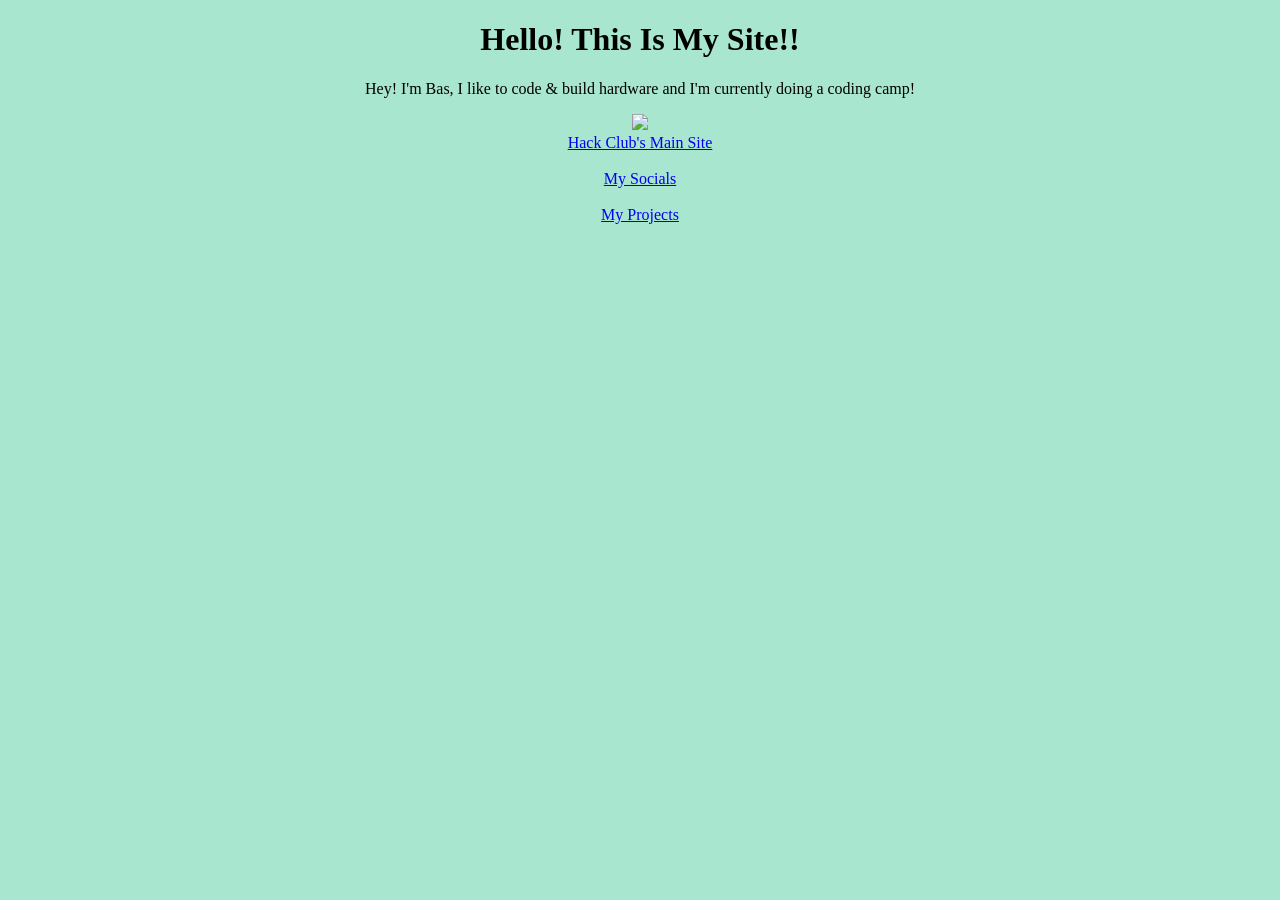
==== index.html @ fc8ba9ba "pages fix" ====
<!DOCTYPE html>
<html>
    <head>
        <link rel="stylesheet" href="style.css"/>
        <link rel="icon" type="image/x-icon" href="favicon.png">
    </head> 
    <title>Main Page</title>
    <body>
        <h1>Hello! This Is My Site!!</h1>
        <p>Hey! I'm Bas, I like to code & build hardware and I'm currently doing a coding camp!</p>
        <img
        src="https://images.ctfassets.net/ub3bwfd53mwy/5WFv6lEUb1e6kWeP06CLXr/acd328417f24786af98b1750d90813de/4_Image.jpg?w=750"
        width="250px"
        /> <br>
        <a target="_blank" href='https://hackclub.com'>Hack Club's Main Site</a>
        <br>
        <br>
        <a href="socials.html">My Socials</a>
        <br>
        <br>
        <a href="projects.html">My Projects</a>
    </body>
</html>
---- style.css ----
img {
    width: 250px;
}
body {
    text-align: center;
    font-family:Cambria, Cochin, Georgia, Times, 'Times New Roman', serif;
    background: #A8E6CF;
}
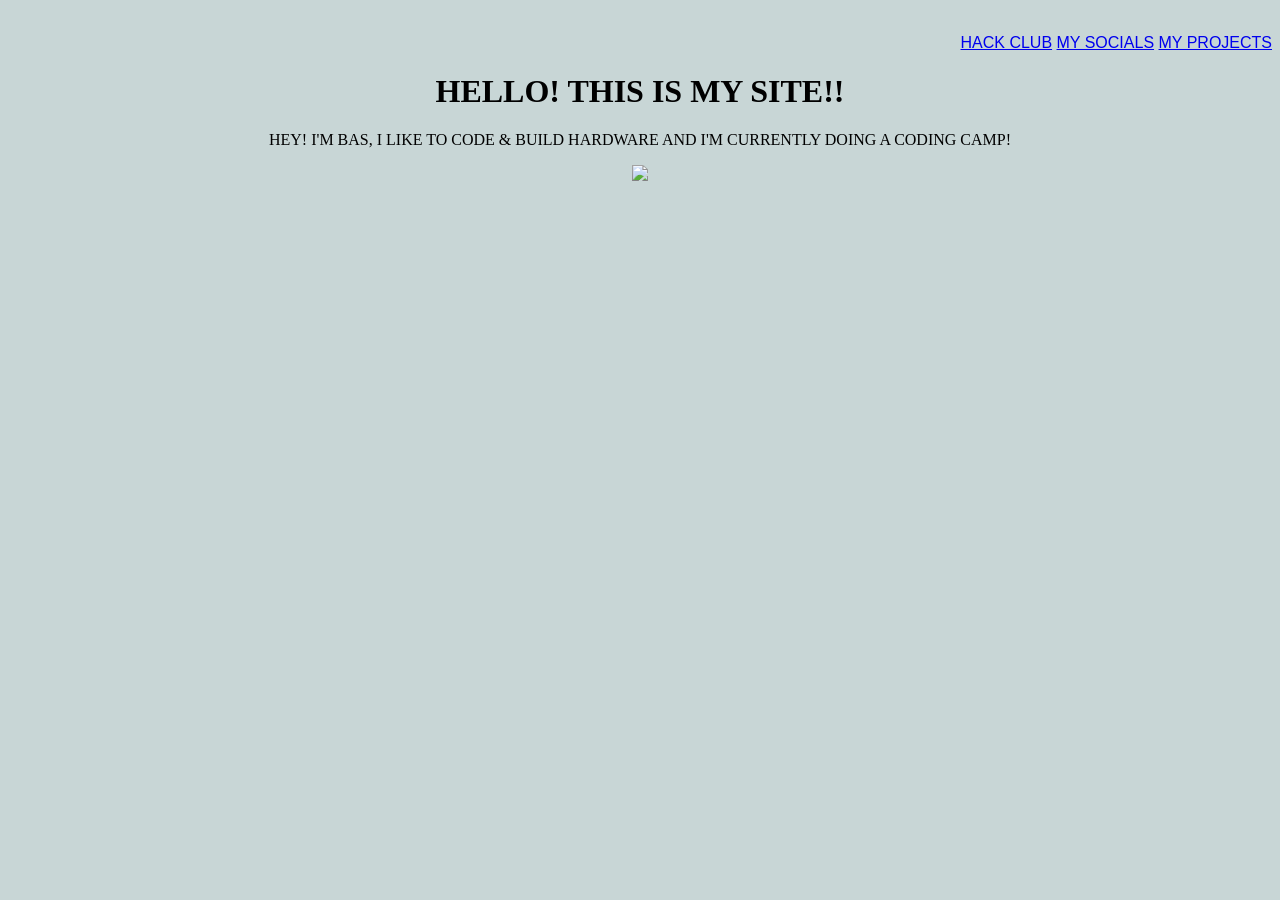
==== commit 7d86ed3a: "idk anymore" ====
--- a/index.html
+++ b/index.html
@@ -6,18 +6,16 @@
     </head> 
     <title>Main Page</title>
     <body>
+        <header>
+        <a target="_blank" href='https://hackclub.com'> Hack Club</a>
+        <a href="socials.html"> My Socials</a>
+        <a href="projects.html"> My Projects</a>
+        </header>
         <h1>Hello! This Is My Site!!</h1>
         <p>Hey! I'm Bas, I like to code & build hardware and I'm currently doing a coding camp!</p>
         <img
         src="https://images.ctfassets.net/ub3bwfd53mwy/5WFv6lEUb1e6kWeP06CLXr/acd328417f24786af98b1750d90813de/4_Image.jpg?w=750"
         width="250px"
-        /> <br>
-        <a target="_blank" href='https://hackclub.com'>Hack Club's Main Site</a>
-        <br>
-        <br>
-        <a href="socials.html">My Socials</a>
-        <br>
-        <br>
-        <a href="projects.html">My Projects</a>
+        />
     </body>
 </html>
--- a/style.css
+++ b/style.css
@@ -1,8 +1,17 @@
+
 img {
     width: 250px;
 }
-body {
+
+body{
+    text-transform: uppercase;
     text-align: center;
-    font-family:Cambria, Cochin, Georgia, Times, 'Times New Roman', serif;
-    background: #A8E6CF;
+    background: #c8d6d6;
+    padding-top: 2%;
 }
+
+header{
+    font-family: "Arial", sans-serif;
+    text-align: right;
+    vertical-align: top;
+}
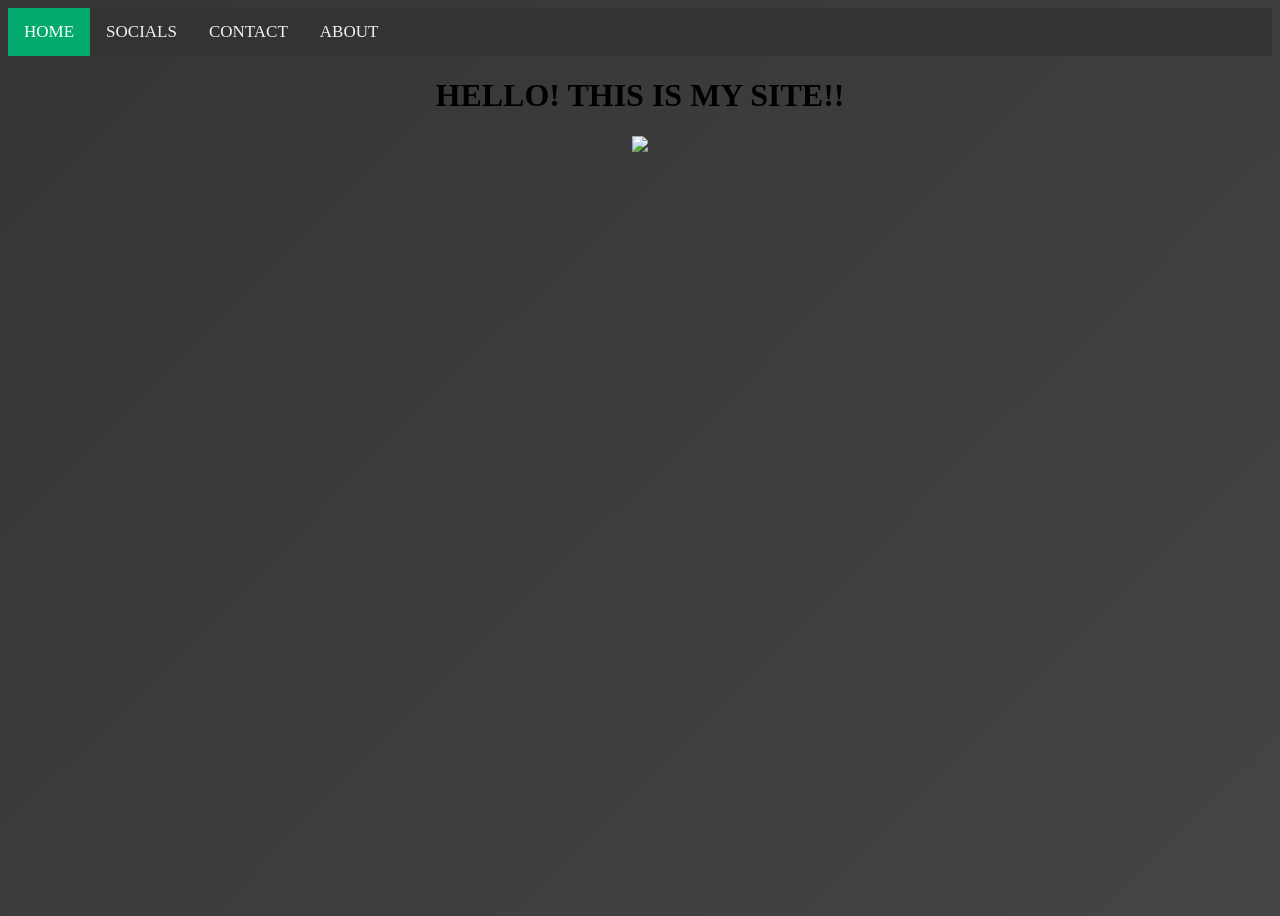
==== commit 24df00c1: "animated background & fix" ====
--- a/index.html
+++ b/index.html
@@ -6,16 +6,18 @@
     </head> 
     <title>Main Page</title>
     <body>
-        <header>
-        <a target="_blank" href='https://hackclub.com'> Hack Club</a>
-        <a href="socials.html"> My Socials</a>
-        <a href="projects.html"> My Projects</a>
-        </header>
-        <h1>Hello! This Is My Site!!</h1>
-        <p>Hey! I'm Bas, I like to code & build hardware and I'm currently doing a coding camp!</p>
-        <img
-        src="https://images.ctfassets.net/ub3bwfd53mwy/5WFv6lEUb1e6kWeP06CLXr/acd328417f24786af98b1750d90813de/4_Image.jpg?w=750"
-        width="250px"
-        />
+    <div class="topnav">
+  <a class="active" href="index.html">Home</a>
+  <a href="socials.html">Socials</a>
+  <a href="projects.html">Contact</a>
+  <a href="/about.html">About</a>
+    </div>
+    <header>
+    <h1>Hello! This Is My Site!!</h1>
+    </header>
+    <img
+    src="https://images.ctfassets.net/ub3bwfd53mwy/5WFv6lEUb1e6kWeP06CLXr/acd328417f24786af98b1750d90813de/4_Image.jpg?w=750"
+    width="250px"
+    />
     </body>
 </html>
--- a/style.css
+++ b/style.css
@@ -1,17 +1,75 @@
 
 img {
     width: 250px;
+}
+
+img:hover {
+  /* Start the shake animation and make the animation last for 0.5 seconds */
+  animation: shake 0.5s;
+
+  /* When the animation is finished, start again */
+  animation-iteration-count: infinite;
+}
+
+@keyframes shake {
+  0% { transform: translate(1px, 1px) rotate(0deg); }
+  10% { transform: translate(-1px, -2px) rotate(-1deg); }
+  20% { transform: translate(-3px, 0px) rotate(1deg); }
+  30% { transform: translate(3px, 2px) rotate(0deg); }
+  40% { transform: translate(1px, -1px) rotate(1deg); }
+  50% { transform: translate(-1px, 2px) rotate(-1deg); }
+  60% { transform: translate(-3px, 1px) rotate(0deg); }
+  70% { transform: translate(3px, 1px) rotate(-1deg); }
+  80% { transform: translate(-1px, -1px) rotate(1deg); }
+  90% { transform: translate(1px, 2px) rotate(0deg); }
+  100% { transform: translate(1px, -2px) rotate(-1deg); }
 }
 
 body{
     text-transform: uppercase;
     text-align: center;
     background: #c8d6d6;
-    padding-top: 2%;
+    min-height: 100vh;
+    background: linear-gradient(-45deg, #2b2b2b, #3a3a3a, #4a4a4a, #353535);
+    background-size: 400% 400%;
+    animation: softShift 18s ease infinite;
+}
+
+@keyframes softShift {
+  0% { background-position: 0% 50%; }
+  50% { background-position: 100% 50%; }
+  100% { background-position: 0% 50%; }
 }
 
 header{
-    font-family: "Arial", sans-serif;
-    text-align: right;
-    vertical-align: top;
+    text-transform: uppercase;
+    text-align: center;
 }
+
+/* Add a black background color to the top navigation */
+.topnav {
+  background-color: #333;
+  overflow: hidden;
+}
+
+/* Style the links inside the navigation bar */
+.topnav a {
+  float: left;
+  color: #f2f2f2;
+  text-align: center;
+  padding: 14px 16px;
+  text-decoration: none;
+  font-size: 17px;
+}
+
+/* Change the color of links on hover */
+.topnav a:hover {
+  background-color: #ddd;
+  color: black;
+}
+
+/* Add a color to the active/current link */
+.topnav a.active {
+  background-color: #04AA6D;
+  color: white;
+}
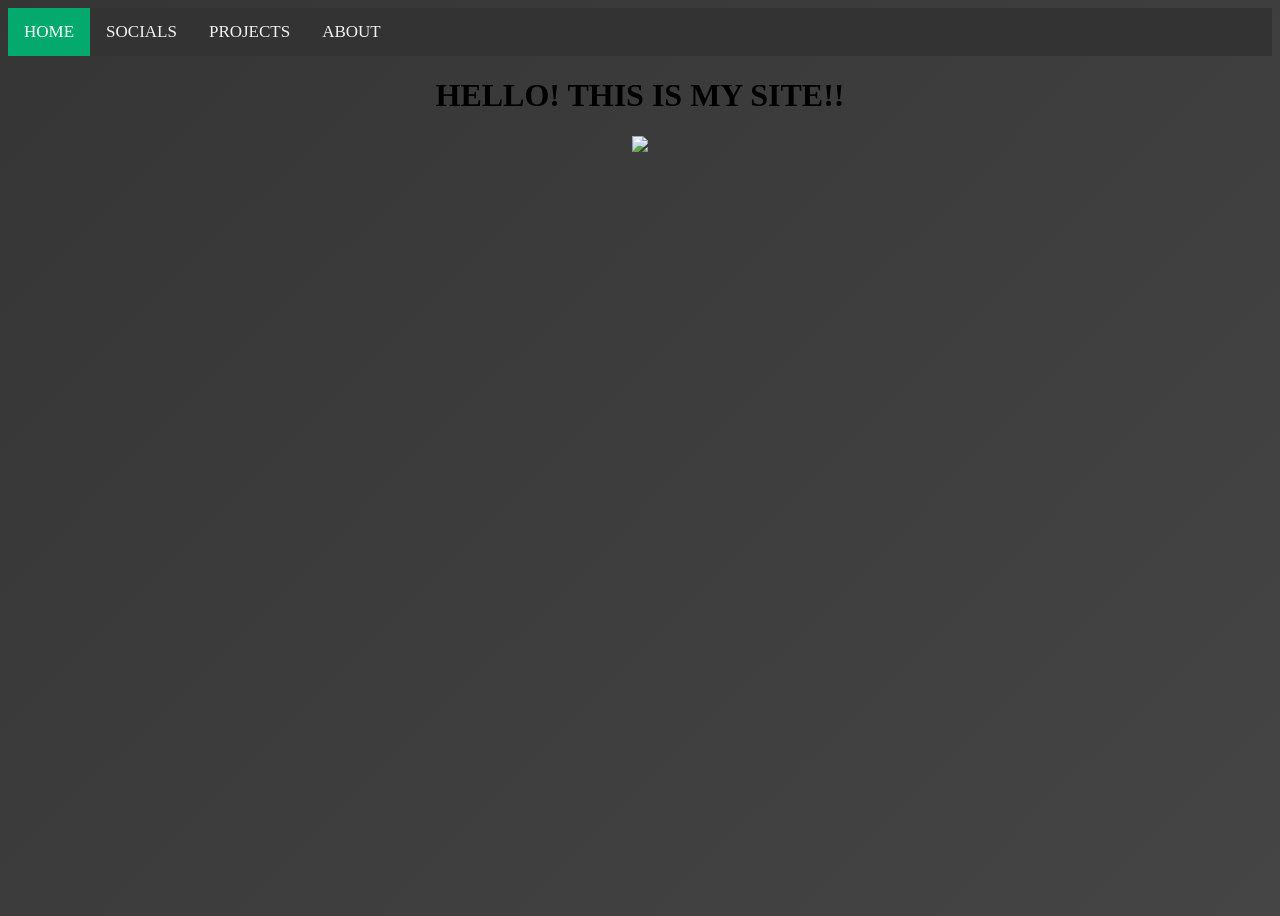
==== commit b5556ea8: "Fix Bug Navbar" ====
--- a/index.html
+++ b/index.html
@@ -9,8 +9,8 @@
     <div class="topnav">
   <a class="active" href="index.html">Home</a>
   <a href="socials.html">Socials</a>
-  <a href="projects.html">Contact</a>
-  <a href="/about.html">About</a>
+  <a href="projects.html">Projects</a>
+  <a href="about.html">About</a>
     </div>
     <header>
     <h1>Hello! This Is My Site!!</h1>
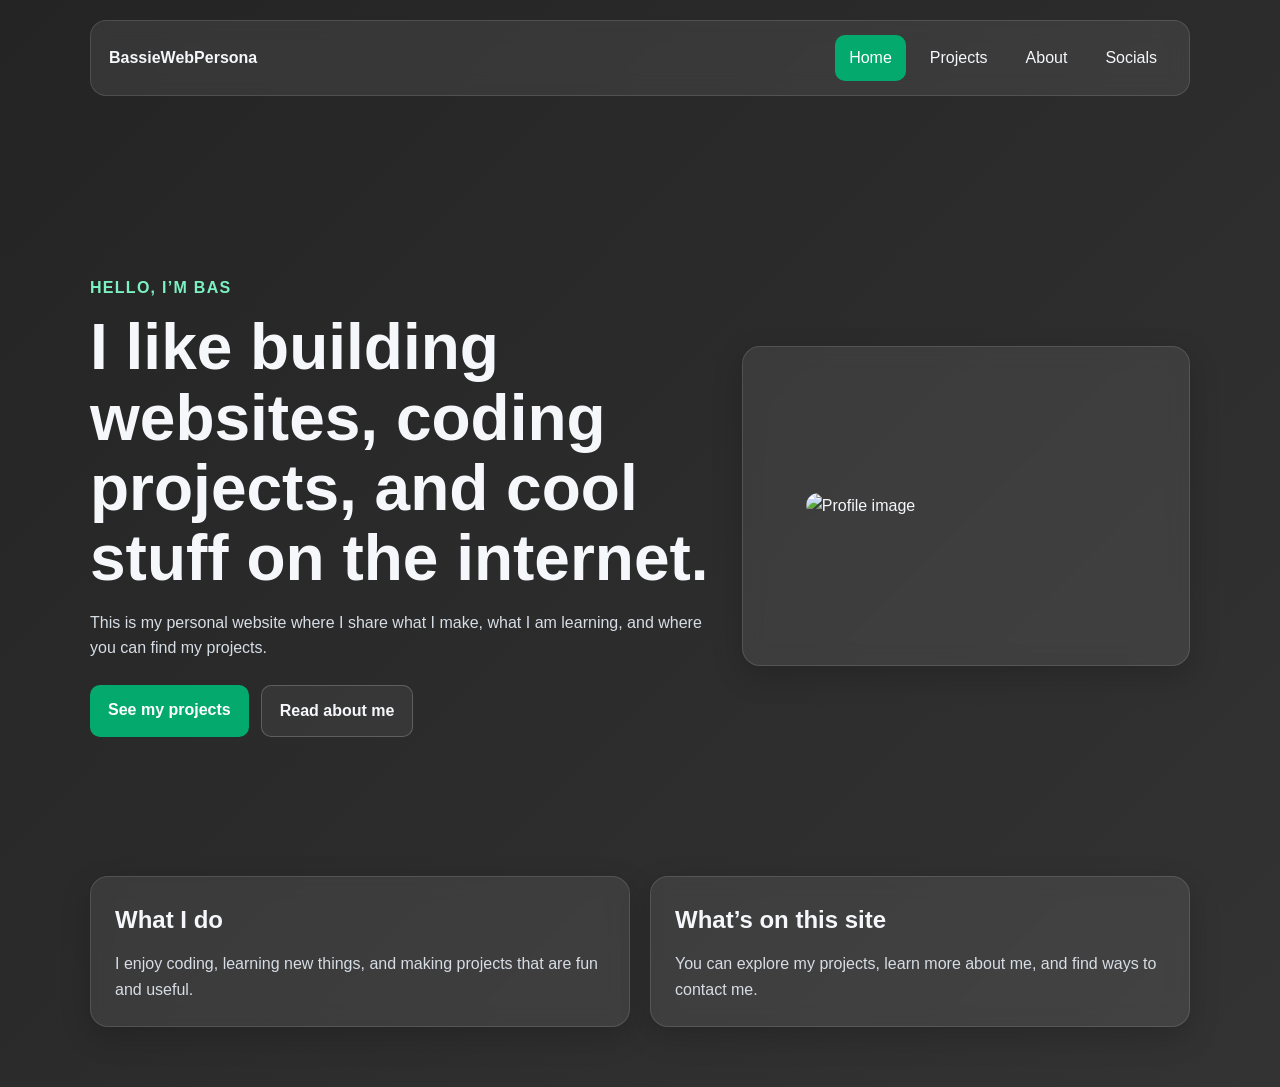
==== commit c2540790: "cleanup & clean ui" ====
--- a/index.html
+++ b/index.html
@@ -1,23 +1,58 @@
 <!DOCTYPE html>
-<html>
-    <head>
-        <link rel="stylesheet" href="style.css"/>
-        <link rel="icon" type="image/x-icon" href="favicon.png">
-    </head> 
-    <title>Main Page</title>
-    <body>
-    <div class="topnav">
-  <a class="active" href="index.html">Home</a>
-  <a href="socials.html">Socials</a>
-  <a href="projects.html">Projects</a>
-  <a href="about.html">About</a>
+<html lang="en">
+<head>
+  <meta charset="UTF-8" />
+  <meta name="viewport" content="width=device-width, initial-scale=1.0" />
+  <title>Bas Woertman | Home</title>
+  <link rel="stylesheet" href="style.css" />
+  <link rel="icon" type="image/jpeg" href="favicon.jpg" />
+</head>
+<body>
+  <nav class="navbar">
+    <div class="nav-brand">BassieWebPersona</div>
+    <div class="nav-links">
+      <a class="active" href="index.html">Home</a>
+      <a href="projects.html">Projects</a>
+      <a href="about.html">About</a>
+      <a href="socials.html">Socials</a>
     </div>
-    <header>
-    <h1>Hello! This Is My Site!!</h1>
-    </header>
-    <img
-    src="https://images.ctfassets.net/ub3bwfd53mwy/5WFv6lEUb1e6kWeP06CLXr/acd328417f24786af98b1750d90813de/4_Image.jpg?w=750"
-    width="250px"
-    />
-    </body>
+  </nav>
+
+  <main class="container">
+    <section class="hero">
+      <div class="hero-text">
+        <p class="eyebrow">Hello, I’m Bas</p>
+        <h1>I like building websites, coding projects, and cool stuff on the internet.</h1>
+        <p class="hero-description">
+          This is my personal website where I share what I make, what I am learning,
+          and where you can find my projects.
+        </p>
+        <div class="hero-actions">
+          <a class="button primary" href="projects.html">See my projects</a>
+          <a class="button secondary" href="about.html">Read about me</a>
+        </div>
+      </div>
+
+      <div class="card hero-card">
+        <img
+          src="https://images.ctfassets.net/ub3bwfd53mwy/5WFv6lEUb1e6kWeP06CLXr/acd328417f24786af98b1750d90813de/4_Image.jpg?w=750"
+          alt="Profile image"
+          class="profile-image"
+        />
+      </div>
+    </section>
+
+    <section class="grid two-column">
+      <article class="card">
+        <h2>What I do</h2>
+        <p>I enjoy coding, learning new things, and making projects that are fun and useful.</p>
+      </article>
+
+      <article class="card">
+        <h2>What’s on this site</h2>
+        <p>You can explore my projects, learn more about me, and find ways to contact me.</p>
+      </article>
+    </section>
+  </main>
+</body>
 </html>
--- a/style.css
+++ b/style.css
@@ -1,75 +1,243 @@
-
-img {
-    width: 250px;
-}
-
-img:hover {
-  /* Start the shake animation and make the animation last for 0.5 seconds */
-  animation: shake 0.5s;
-
-  /* When the animation is finished, start again */
-  animation-iteration-count: infinite;
-}
-
-@keyframes shake {
-  0% { transform: translate(1px, 1px) rotate(0deg); }
-  10% { transform: translate(-1px, -2px) rotate(-1deg); }
-  20% { transform: translate(-3px, 0px) rotate(1deg); }
-  30% { transform: translate(3px, 2px) rotate(0deg); }
-  40% { transform: translate(1px, -1px) rotate(1deg); }
-  50% { transform: translate(-1px, 2px) rotate(-1deg); }
-  60% { transform: translate(-3px, 1px) rotate(0deg); }
-  70% { transform: translate(3px, 1px) rotate(-1deg); }
-  80% { transform: translate(-1px, -1px) rotate(1deg); }
-  90% { transform: translate(1px, 2px) rotate(0deg); }
-  100% { transform: translate(1px, -2px) rotate(-1deg); }
-}
-
-body{
-    text-transform: uppercase;
-    text-align: center;
-    background: #c8d6d6;
-    min-height: 100vh;
-    background: linear-gradient(-45deg, #2b2b2b, #3a3a3a, #4a4a4a, #353535);
-    background-size: 400% 400%;
-    animation: softShift 18s ease infinite;
+* {
+  box-sizing: border-box;
+  margin: 0;
+  padding: 0;
+}
+
+body {
+  font-family: Arial, sans-serif;
+  color: #f5f7fa;
+  background: linear-gradient(-45deg, #1f1f1f, #2d2d2d, #383838, #242424);
+  background-size: 400% 400%;
+  animation: softShift 18s ease infinite;
+  min-height: 100vh;
+  line-height: 1.6;
 }
 
 @keyframes softShift {
-  0% { background-position: 0% 50%; }
-  50% { background-position: 100% 50%; }
-  100% { background-position: 0% 50%; }
-}
-
-header{
-    text-transform: uppercase;
-    text-align: center;
-}
-
-/* Add a black background color to the top navigation */
-.topnav {
-  background-color: #333;
+  0% {
+    background-position: 0% 50%;
+  }
+  50% {
+    background-position: 100% 50%;
+  }
+  100% {
+    background-position: 0% 50%;
+  }
+}
+
+a {
+  color: inherit;
+  text-decoration: none;
+}
+
+.navbar {
+  width: min(1100px, calc(100% - 32px));
+  margin: 20px auto 0;
+  padding: 14px 18px;
+  display: flex;
+  justify-content: space-between;
+  align-items: center;
+  gap: 16px;
+  background: rgba(255, 255, 255, 0.08);
+  border: 1px solid rgba(255, 255, 255, 0.12);
+  border-radius: 16px;
+  backdrop-filter: blur(10px);
+}
+
+.nav-brand {
+  font-weight: bold;
+  font-size: 1rem;
+}
+
+.nav-links {
+  display: flex;
+  gap: 10px;
+  flex-wrap: wrap;
+}
+
+.nav-links a {
+  padding: 10px 14px;
+  border-radius: 10px;
+  transition: 0.25s ease;
+}
+
+.nav-links a:hover,
+.nav-links a.active {
+  background: #04aa6d;
+  color: white;
+}
+
+.container {
+  width: min(1100px, calc(100% - 32px));
+  margin: 0 auto;
+  padding: 40px 0 60px;
+}
+
+.hero {
+  display: grid;
+  grid-template-columns: 1.4fr 1fr;
+  gap: 24px;
+  align-items: center;
+  min-height: calc(100vh - 160px);
+}
+
+.hero-text h1,
+.page-header h1 {
+  font-size: clamp(2rem, 5vw, 4rem);
+  line-height: 1.1;
+  margin-bottom: 16px;
+}
+
+.eyebrow {
+  color: #7cf2c2;
+  font-weight: bold;
+  text-transform: uppercase;
+  letter-spacing: 0.08em;
+  margin-bottom: 12px;
+}
+
+.hero-description,
+.page-header p,
+.card p {
+  color: #d7dde5;
+}
+
+.hero-actions {
+  display: flex;
+  gap: 12px;
+  flex-wrap: wrap;
+  margin-top: 24px;
+}
+
+.button {
+  display: inline-block;
+  padding: 12px 18px;
+  border-radius: 10px;
+  font-weight: bold;
+  transition: 0.25s ease;
+}
+
+.button.primary {
+  background: #04aa6d;
+  color: white;
+}
+
+.button.primary:hover {
+  background: #03945f;
+}
+
+.button.secondary {
+  border: 1px solid rgba(255, 255, 255, 0.2);
+  background: rgba(255, 255, 255, 0.06);
+}
+
+.button.secondary:hover {
+  background: rgba(255, 255, 255, 0.12);
+}
+
+.card {
+  background: rgba(255, 255, 255, 0.08);
+  border: 1px solid rgba(255, 255, 255, 0.12);
+  border-radius: 18px;
+  padding: 24px;
+  backdrop-filter: blur(10px);
+  box-shadow: 0 10px 30px rgba(0, 0, 0, 0.18);
+}
+
+.hero-card {
+  display: flex;
+  justify-content: center;
+  align-items: center;
+  min-height: 320px;
+}
+
+.profile-image {
+  width: min(100%, 320px);
+  border-radius: 18px;
+  transition: transform 0.3s ease;
+}
+
+.profile-image:hover {
+  transform: scale(1.03);
+}
+
+.page {
+  padding-top: 60px;
+}
+
+.page-header {
+  margin-bottom: 28px;
+}
+
+.grid {
+  display: grid;
+  gap: 20px;
+}
+
+.two-column,
+.projects-grid {
+  grid-template-columns: repeat(2, minmax(0, 1fr));
+}
+
+.card h2 {
+  margin-bottom: 12px;
+}
+
+.list {
+  padding-left: 20px;
+}
+
+.list li {
+  margin-bottom: 8px;
+}
+
+.skill {
+  margin-bottom: 16px;
+}
+
+.skill span {
+  display: block;
+  margin-bottom: 8px;
+  font-weight: bold;
+}
+
+.skill-bar {
+  width: 100%;
+  height: 12px;
+  background: rgba(255, 255, 255, 0.12);
+  border-radius: 999px;
   overflow: hidden;
 }
 
-/* Style the links inside the navigation bar */
-.topnav a {
-  float: left;
-  color: #f2f2f2;
-  text-align: center;
-  padding: 14px 16px;
-  text-decoration: none;
-  font-size: 17px;
-}
-
-/* Change the color of links on hover */
-.topnav a:hover {
-  background-color: #ddd;
-  color: black;
-}
-
-/* Add a color to the active/current link */
-.topnav a.active {
-  background-color: #04AA6D;
-  color: white;
+.skill-fill {
+  height: 100%;
+  background: linear-gradient(90deg, #04aa6d, #7cf2c2);
+  border-radius: 999px;
+}
+
+.text-link {
+  color: #7cf2c2;
+}
+
+.text-link:hover {
+  text-decoration: underline;
+}
+
+@media (max-width: 800px) {
+  .navbar {
+    flex-direction: column;
+    align-items: flex-start;
+  }
+
+  .hero,
+  .two-column,
+  .projects-grid {
+    grid-template-columns: 1fr;
+  }
+
+  .hero {
+    min-height: auto;
+    padding-top: 20px;
+  }
 }
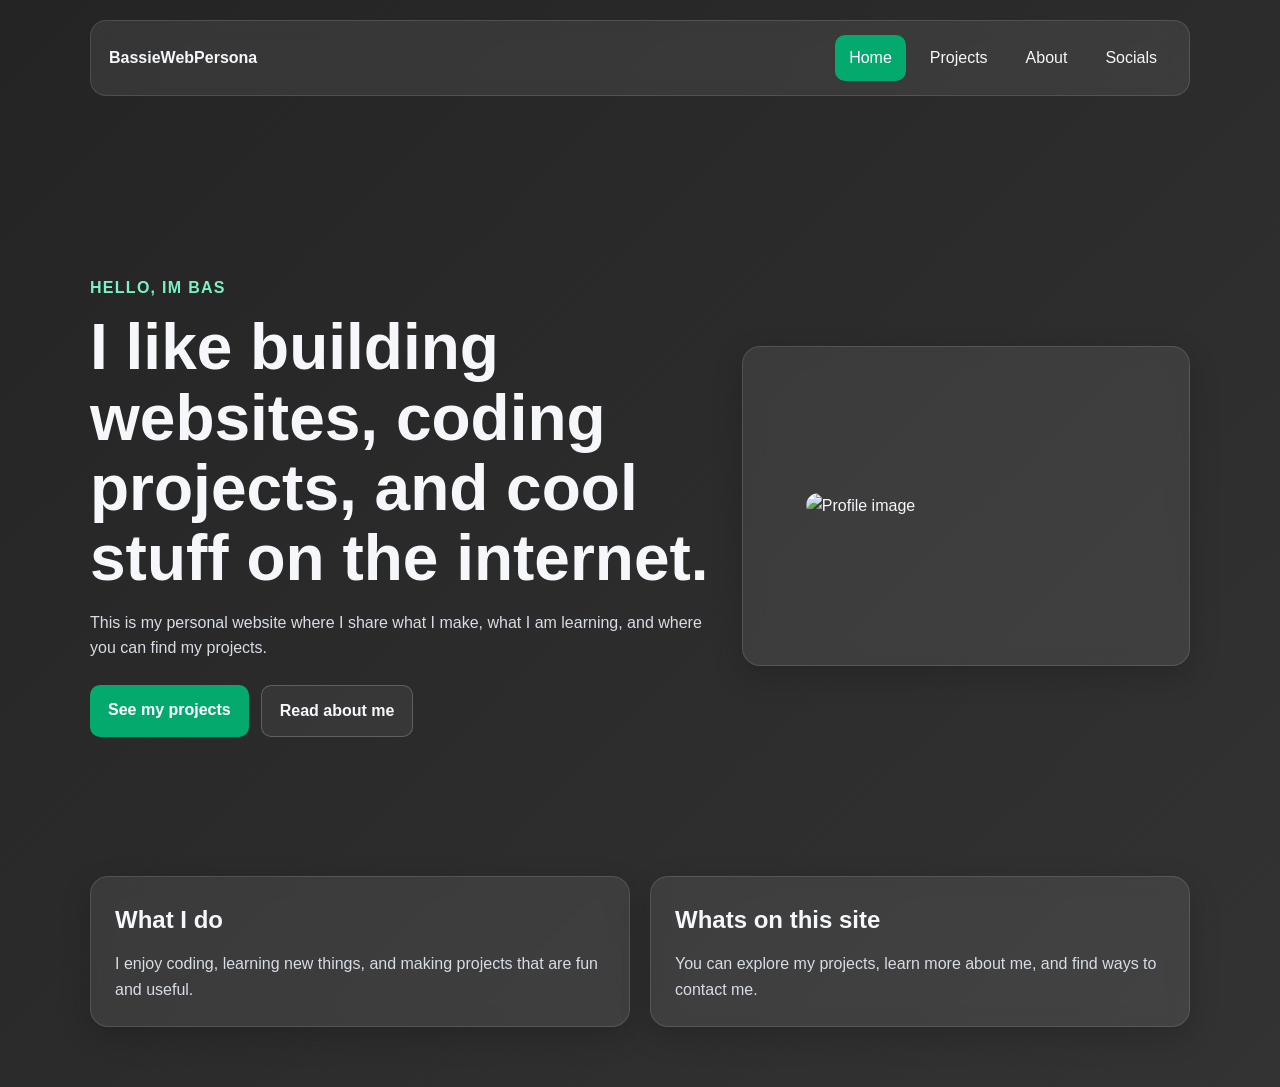
==== commit 0654f9bd: "fix" ====
--- a/index.html
+++ b/index.html
@@ -5,7 +5,7 @@
   <meta name="viewport" content="width=device-width, initial-scale=1.0" />
   <title>Bas Woertman | Home</title>
   <link rel="stylesheet" href="style.css" />
-  <link rel="icon" type="image/jpeg" href="favicon.jpg" />
+  <link rel="icon" type="image/jpeg" href="favicon.png" />
 </head>
 <body>
   <nav class="navbar">
@@ -21,7 +21,7 @@
   <main class="container">
     <section class="hero">
       <div class="hero-text">
-        <p class="eyebrow">Hello, I’m Bas</p>
+        <p class="eyebrow">Hello, Im Bas</p>
         <h1>I like building websites, coding projects, and cool stuff on the internet.</h1>
         <p class="hero-description">
           This is my personal website where I share what I make, what I am learning,
@@ -49,7 +49,7 @@
       </article>
 
       <article class="card">
-        <h2>What’s on this site</h2>
+        <h2>Whats on this site</h2>
         <p>You can explore my projects, learn more about me, and find ways to contact me.</p>
       </article>
     </section>
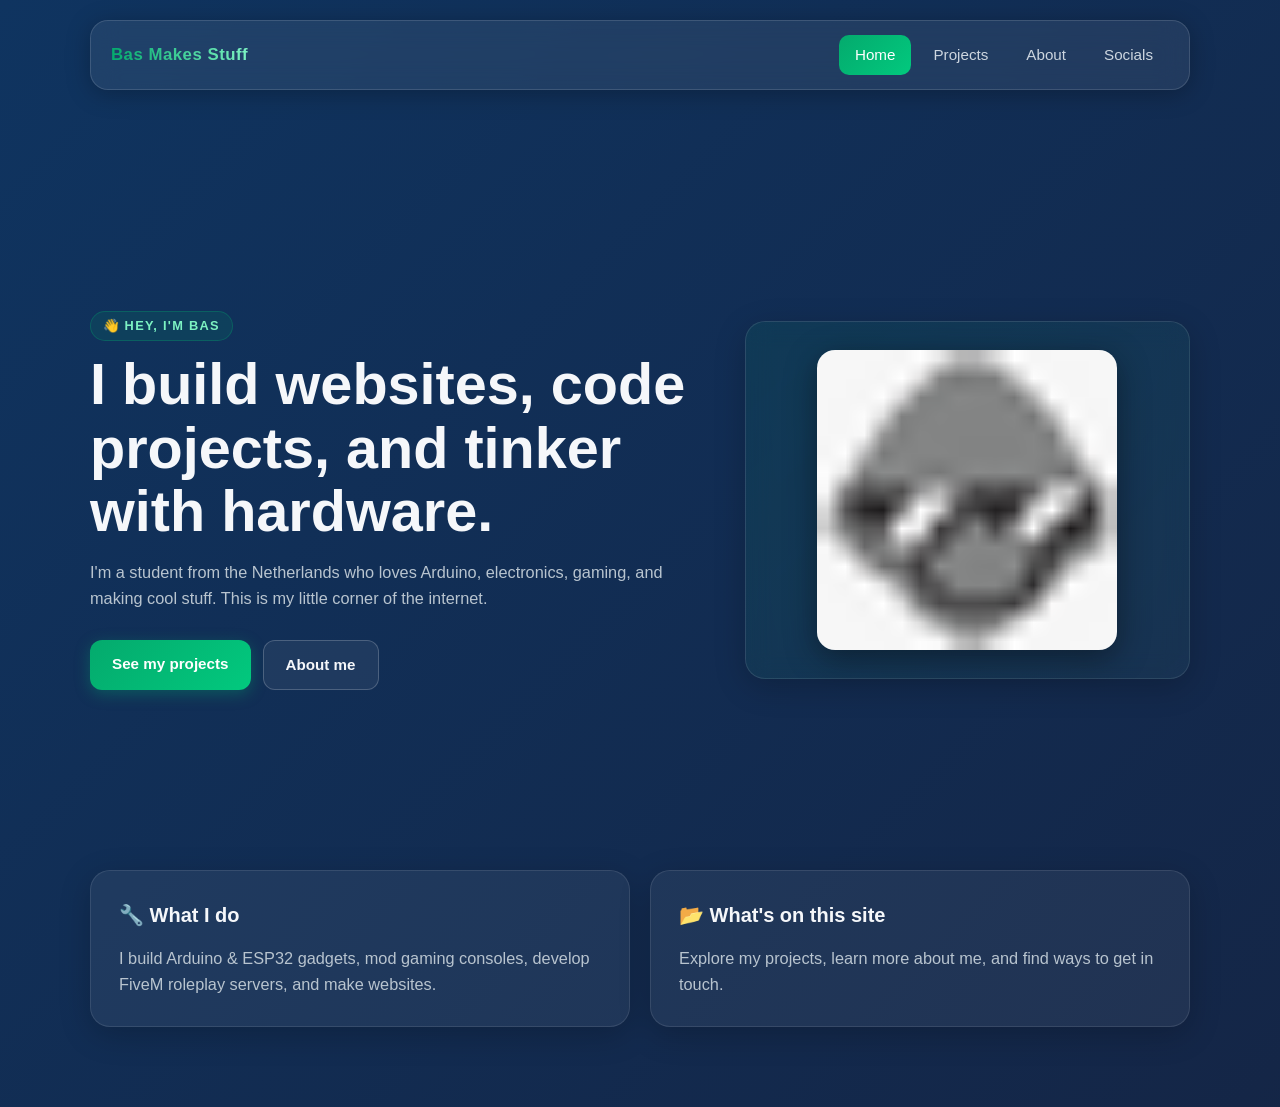
==== commit b5b8b699: "✨ Redesign: mooiere styling, typo fixes, betere content & animaties" ====
--- a/index.html
+++ b/index.html
@@ -3,13 +3,14 @@
 <head>
   <meta charset="UTF-8" />
   <meta name="viewport" content="width=device-width, initial-scale=1.0" />
+  <meta name="description" content="Personal website of Bas Woertman — maker, coder, and tinkerer from the Netherlands." />
   <title>Bas Woertman | Home</title>
   <link rel="stylesheet" href="style.css" />
-  <link rel="icon" type="image/jpeg" href="favicon.png" />
+  <link rel="icon" type="image/png" href="favicon.png" />
 </head>
 <body>
   <nav class="navbar">
-    <div class="nav-brand">BassieWebPersona</div>
+    <div class="nav-brand">Bas Makes Stuff</div>
     <div class="nav-links">
       <a class="active" href="index.html">Home</a>
       <a href="projects.html">Projects</a>
@@ -20,39 +21,39 @@
 
   <main class="container">
     <section class="hero">
-      <div class="hero-text">
-        <p class="eyebrow">Hello, Im Bas</p>
-        <h1>I like building websites, coding projects, and cool stuff on the internet.</h1>
+      <div class="hero-text fade-up">
+        <p class="eyebrow">👋 Hey, I'm Bas</p>
+        <h1>I build websites, code projects, and tinker with hardware.</h1>
         <p class="hero-description">
-          This is my personal website where I share what I make, what I am learning,
-          and where you can find my projects.
+          I'm a student from the Netherlands who loves Arduino, electronics, gaming,
+          and making cool stuff. This is my little corner of the internet.
         </p>
         <div class="hero-actions">
           <a class="button primary" href="projects.html">See my projects</a>
-          <a class="button secondary" href="about.html">Read about me</a>
+          <a class="button secondary" href="about.html">About me</a>
         </div>
       </div>
 
-      <div class="card hero-card">
+      <div class="card hero-card fade-up-delay">
         <img
-          src="https://images.ctfassets.net/ub3bwfd53mwy/5WFv6lEUb1e6kWeP06CLXr/acd328417f24786af98b1750d90813de/4_Image.jpg?w=750"
-          alt="Profile image"
+          src="favicon.png"
+          alt="Bas Woertman logo"
           class="profile-image"
         />
       </div>
     </section>
 
-    <section class="grid two-column">
+    <section class="grid two-column fade-up-delay2">
       <article class="card">
-        <h2>What I do</h2>
-        <p>I enjoy coding, learning new things, and making projects that are fun and useful.</p>
+        <h2>🔧 What I do</h2>
+        <p>I build Arduino & ESP32 gadgets, mod gaming consoles, develop FiveM roleplay servers, and make websites.</p>
       </article>
 
       <article class="card">
-        <h2>Whats on this site</h2>
-        <p>You can explore my projects, learn more about me, and find ways to contact me.</p>
+        <h2>📂 What's on this site</h2>
+        <p>Explore my projects, learn more about me, and find ways to get in touch.</p>
       </article>
     </section>
   </main>
 </body>
-</html>+</html>
--- a/style.css
+++ b/style.css
@@ -5,9 +5,9 @@
 }
 
 body {
-  font-family: Arial, sans-serif;
+  font-family: 'Segoe UI', Arial, sans-serif;
   color: #f5f7fa;
-  background: linear-gradient(-45deg, #1f1f1f, #2d2d2d, #383838, #242424);
+  background: linear-gradient(-45deg, #0d0d0d, #1a1a2e, #16213e, #0f3460);
   background-size: 400% 400%;
   animation: softShift 18s ease infinite;
   min-height: 100vh;
@@ -15,15 +15,24 @@
 }
 
 @keyframes softShift {
-  0% {
-    background-position: 0% 50%;
-  }
-  50% {
-    background-position: 100% 50%;
-  }
-  100% {
-    background-position: 0% 50%;
-  }
+  0%   { background-position: 0% 50%; }
+  50%  { background-position: 100% 50%; }
+  100% { background-position: 0% 50%; }
+}
+
+@keyframes fadeUp {
+  from { opacity: 0; transform: translateY(24px); }
+  to   { opacity: 1; transform: translateY(0); }
+}
+
+.fade-up {
+  animation: fadeUp 0.7s ease both;
+}
+.fade-up-delay {
+  animation: fadeUp 0.7s 0.15s ease both;
+}
+.fade-up-delay2 {
+  animation: fadeUp 0.7s 0.3s ease both;
 }
 
 a {
@@ -31,118 +40,154 @@
   text-decoration: none;
 }
 
+/* ── Navbar ── */
 .navbar {
   width: min(1100px, calc(100% - 32px));
   margin: 20px auto 0;
-  padding: 14px 18px;
+  padding: 14px 20px;
   display: flex;
   justify-content: space-between;
   align-items: center;
   gap: 16px;
-  background: rgba(255, 255, 255, 0.08);
-  border: 1px solid rgba(255, 255, 255, 0.12);
-  border-radius: 16px;
-  backdrop-filter: blur(10px);
+  background: rgba(255, 255, 255, 0.07);
+  border: 1px solid rgba(255, 255, 255, 0.13);
+  border-radius: 18px;
+  backdrop-filter: blur(14px);
+  -webkit-backdrop-filter: blur(14px);
+  box-shadow: 0 4px 24px rgba(0,0,0,0.25);
 }
 
 .nav-brand {
-  font-weight: bold;
-  font-size: 1rem;
+  font-weight: 800;
+  font-size: 1.05rem;
+  letter-spacing: 0.03em;
+  background: linear-gradient(90deg, #04aa6d, #7cf2c2);
+  -webkit-background-clip: text;
+  -webkit-text-fill-color: transparent;
+  background-clip: text;
 }
 
 .nav-links {
   display: flex;
-  gap: 10px;
+  gap: 6px;
   flex-wrap: wrap;
 }
 
 .nav-links a {
-  padding: 10px 14px;
+  padding: 8px 16px;
   border-radius: 10px;
-  transition: 0.25s ease;
+  font-size: 0.95rem;
+  font-weight: 500;
+  transition: background 0.2s ease, color 0.2s ease;
+  color: #cdd6e0;
 }
 
 .nav-links a:hover,
 .nav-links a.active {
-  background: #04aa6d;
-  color: white;
-}
-
+  background: linear-gradient(135deg, #04aa6d, #02c97e);
+  color: #fff;
+}
+
+/* ── Layout ── */
 .container {
   width: min(1100px, calc(100% - 32px));
   margin: 0 auto;
-  padding: 40px 0 60px;
-}
-
+  padding: 40px 0 80px;
+}
+
+/* ── Hero ── */
 .hero {
   display: grid;
   grid-template-columns: 1.4fr 1fr;
-  gap: 24px;
+  gap: 32px;
   align-items: center;
   min-height: calc(100vh - 160px);
 }
 
 .hero-text h1,
 .page-header h1 {
-  font-size: clamp(2rem, 5vw, 4rem);
+  font-size: clamp(2rem, 5vw, 3.6rem);
   line-height: 1.1;
   margin-bottom: 16px;
+  font-weight: 800;
 }
 
 .eyebrow {
+  display: inline-block;
   color: #7cf2c2;
-  font-weight: bold;
+  font-weight: 700;
   text-transform: uppercase;
-  letter-spacing: 0.08em;
+  letter-spacing: 0.1em;
+  font-size: 0.8rem;
   margin-bottom: 12px;
+  background: rgba(4,170,109,0.12);
+  padding: 4px 12px;
+  border-radius: 999px;
+  border: 1px solid rgba(4,170,109,0.3);
 }
 
 .hero-description,
 .page-header p,
 .card p {
-  color: #d7dde5;
+  color: #b8c4cf;
+  font-size: 1.02rem;
 }
 
 .hero-actions {
   display: flex;
   gap: 12px;
   flex-wrap: wrap;
-  margin-top: 24px;
-}
-
+  margin-top: 28px;
+}
+
+/* ── Buttons ── */
 .button {
   display: inline-block;
-  padding: 12px 18px;
-  border-radius: 10px;
-  font-weight: bold;
-  transition: 0.25s ease;
+  padding: 12px 22px;
+  border-radius: 12px;
+  font-weight: 700;
+  font-size: 0.95rem;
+  transition: all 0.2s ease;
+  cursor: pointer;
 }
 
 .button.primary {
-  background: #04aa6d;
-  color: white;
+  background: linear-gradient(135deg, #04aa6d, #02c97e);
+  color: #fff;
+  box-shadow: 0 4px 15px rgba(4,170,109,0.35);
 }
 
 .button.primary:hover {
-  background: #03945f;
+  transform: translateY(-2px);
+  box-shadow: 0 6px 20px rgba(4,170,109,0.5);
 }
 
 .button.secondary {
-  border: 1px solid rgba(255, 255, 255, 0.2);
+  border: 1px solid rgba(255,255,255,0.2);
+  background: rgba(255,255,255,0.06);
+  color: #f5f7fa;
+}
+
+.button.secondary:hover {
+  background: rgba(255,255,255,0.12);
+  transform: translateY(-2px);
+}
+
+/* ── Cards ── */
+.card {
   background: rgba(255, 255, 255, 0.06);
-}
-
-.button.secondary:hover {
-  background: rgba(255, 255, 255, 0.12);
-}
-
-.card {
-  background: rgba(255, 255, 255, 0.08);
-  border: 1px solid rgba(255, 255, 255, 0.12);
-  border-radius: 18px;
-  padding: 24px;
-  backdrop-filter: blur(10px);
-  box-shadow: 0 10px 30px rgba(0, 0, 0, 0.18);
+  border: 1px solid rgba(255, 255, 255, 0.1);
+  border-radius: 20px;
+  padding: 28px;
+  backdrop-filter: blur(12px);
+  -webkit-backdrop-filter: blur(12px);
+  box-shadow: 0 8px 32px rgba(0,0,0,0.2);
+  transition: transform 0.25s ease, box-shadow 0.25s ease;
+}
+
+.card:hover {
+  transform: translateY(-4px);
+  box-shadow: 0 16px 40px rgba(0,0,0,0.3);
 }
 
 .hero-card {
@@ -150,26 +195,35 @@
   justify-content: center;
   align-items: center;
   min-height: 320px;
+  background: linear-gradient(135deg, rgba(4,170,109,0.1), rgba(124,242,194,0.05));
 }
 
 .profile-image {
-  width: min(100%, 320px);
+  width: min(100%, 300px);
   border-radius: 18px;
   transition: transform 0.3s ease;
+  box-shadow: 0 8px 32px rgba(0,0,0,0.4);
 }
 
 .profile-image:hover {
-  transform: scale(1.03);
-}
-
+  transform: scale(1.04);
+}
+
+/* ── Page sections ── */
 .page {
   padding-top: 60px;
 }
 
 .page-header {
-  margin-bottom: 28px;
-}
-
+  margin-bottom: 36px;
+}
+
+.page-header p {
+  margin-top: 10px;
+  max-width: 600px;
+}
+
+/* ── Grids ── */
 .grid {
   display: grid;
   gap: 20px;
@@ -181,31 +235,49 @@
 }
 
 .card h2 {
-  margin-bottom: 12px;
-}
-
+  margin-bottom: 14px;
+  font-size: 1.25rem;
+  font-weight: 700;
+}
+
+/* ── List ── */
 .list {
-  padding-left: 20px;
+  padding-left: 0;
+  list-style: none;
 }
 
 .list li {
+  margin-bottom: 10px;
+  padding-left: 24px;
+  position: relative;
+  color: #b8c4cf;
+}
+
+.list li::before {
+  content: '▹';
+  position: absolute;
+  left: 0;
+  color: #04aa6d;
+  font-size: 0.9rem;
+}
+
+/* ── Skills ── */
+.skill {
+  margin-bottom: 18px;
+}
+
+.skill span {
+  display: flex;
+  justify-content: space-between;
   margin-bottom: 8px;
-}
-
-.skill {
-  margin-bottom: 16px;
-}
-
-.skill span {
-  display: block;
-  margin-bottom: 8px;
-  font-weight: bold;
+  font-weight: 600;
+  font-size: 0.9rem;
 }
 
 .skill-bar {
   width: 100%;
-  height: 12px;
-  background: rgba(255, 255, 255, 0.12);
+  height: 10px;
+  background: rgba(255,255,255,0.1);
   border-radius: 999px;
   overflow: hidden;
 }
@@ -214,16 +286,48 @@
   height: 100%;
   background: linear-gradient(90deg, #04aa6d, #7cf2c2);
   border-radius: 999px;
+  transition: width 1s ease;
+}
+
+/* ── Socials ── */
+.social-icon {
+  font-size: 2rem;
+  margin-bottom: 12px;
+  display: block;
+}
+
+.tag {
+  display: inline-block;
+  background: rgba(4,170,109,0.15);
+  border: 1px solid rgba(4,170,109,0.3);
+  color: #7cf2c2;
+  padding: 3px 10px;
+  border-radius: 999px;
+  font-size: 0.78rem;
+  font-weight: 600;
+  margin-right: 6px;
+  margin-top: 8px;
 }
 
 .text-link {
   color: #7cf2c2;
+  font-weight: 600;
 }
 
 .text-link:hover {
   text-decoration: underline;
 }
 
+/* ── Project card ── */
+.project-card h2 {
+  color: #f5f7fa;
+}
+
+.project-card .button {
+  margin-top: 16px;
+}
+
+/* ── Responsive ── */
 @media (max-width: 800px) {
   .navbar {
     flex-direction: column;
@@ -240,4 +344,8 @@
     min-height: auto;
     padding-top: 20px;
   }
-}+
+  .hero-card {
+    order: -1;
+  }
+}
